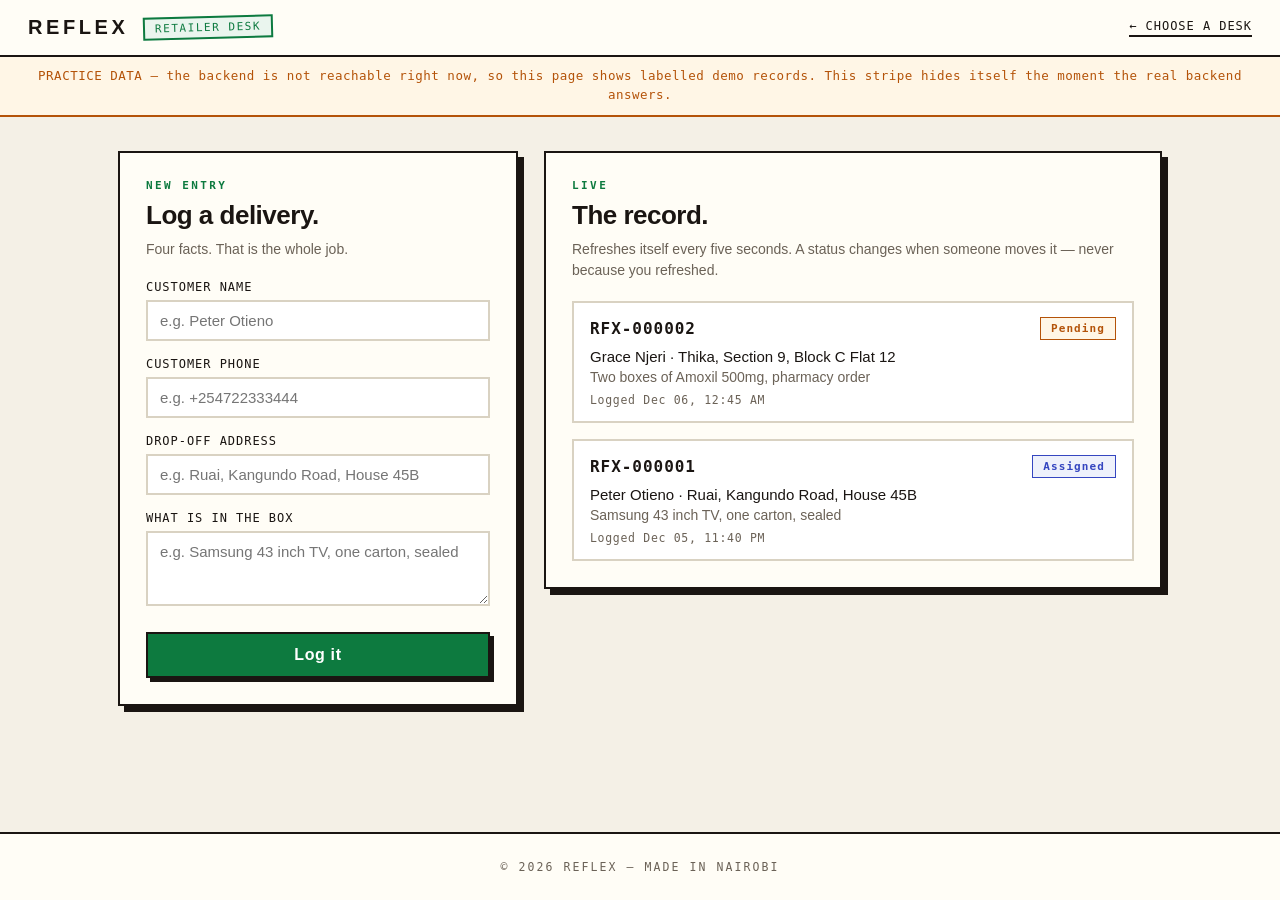
==== retailer-and-landing-page/retailer.html @ 0034ea76 "Add landing page and retailer screen" ====
<!DOCTYPE html>
<html lang="en">
<head>
<meta charset="UTF-8">
<meta name="viewport" content="width=device-width, initial-scale=1.0">
<title>Reflex — retailer desk</title>
<link rel="stylesheet" href="css/style.css">
</head>
<body>

  <header class="topbar">
    <a class="topbar-brand" href="index.html">
      <span class="wordmark">REFLEX</span>
      <span class="desk-stamp mono">RETAILER DESK</span>
    </a>
    <a class="home-link mono" href="index.html">&larr; CHOOSE A DESK</a>
  </header>

  <div class="demo-banner mono" id="demo-banner" hidden>
    PRACTICE DATA &mdash; the backend is not reachable right now, so this page shows labelled demo
    records. This stripe hides itself the moment the real backend answers.
  </div>

  <main class="retailer-grid">

    <section class="panel">
      <p class="kicker mono">NEW ENTRY</p>
      <h2>Log a delivery.</h2>
      <p class="hint">Four facts. That is the whole job.</p>
      <form id="request-form" novalidate>
        <label for="customer_name">Customer name</label>
        <input id="customer_name" name="customer_name" type="text" placeholder="e.g. Peter Otieno" required>

        <label for="customer_phone">Customer phone</label>
        <input id="customer_phone" name="customer_phone" type="tel" placeholder="e.g. +254722333444" required>

        <label for="address">Drop-off address</label>
        <input id="address" name="address" type="text" placeholder="e.g. Ruai, Kangundo Road, House 45B" required>

        <label for="item_description">What is in the box</label>
        <textarea id="item_description" name="item_description" rows="3" placeholder="e.g. Samsung 43 inch TV, one carton, sealed" required></textarea>

        <button type="submit" id="submit-btn">Log it</button>
        <p class="form-error" id="form-error" hidden></p>
      </form>
      <div class="success" id="success-box" hidden></div>
    </section>

    <section class="panel">
      <p class="kicker mono">LIVE</p>
      <h2>The record.</h2>
      <p class="hint">Refreshes itself every five seconds. A status changes when someone moves it
      &mdash; never because you refreshed.</p>
      <div id="request-list" class="request-list">Loading&hellip;</div>
    </section>

  </main>

  <footer class="mono">&copy; 2026 REFLEX &mdash; MADE IN NAIROBI</footer>

  <script src="js/api.js"></script>
  <script src="js/retailer.js"></script>
</body>
</html>
---- retailer-and-landing-page/css/style.css ----
/* Reflex — the Nairobi ledger look.
 *
 * Warm paper, ink borders, hard shadows, mono for anything factual.
 * No gradients, no glass, no stock-template softness. It should look like
 * someone stamped it by hand, because someone did.
 */

:root {
  --paper: #f4f0e6;
  --card: #fffdf6;
  --ink: #1a1512;
  --grey: #6b6257;
  --faint: #d9d2c2;
  --green: #0d7a3f;
  --green-dark: #0a5c30;
  --amber: #b45309;
  --red: #b42318;
  --mono: ui-monospace, "Cascadia Mono", SFMono-Regular, Menlo, Consolas, monospace;
}

* { box-sizing: border-box; }

html, body { margin: 0; }

body {
  background: var(--paper);
  color: var(--ink);
  font-family: "Segoe UI", -apple-system, BlinkMacSystemFont, Roboto, "Helvetica Neue", Arial, sans-serif;
  min-height: 100vh;
  display: flex;
  flex-direction: column;
}

.mono { font-family: var(--mono); }

.green { color: var(--green); }

/* ------------------------------------------------------ top bar */

.topbar {
  display: flex;
  align-items: center;
  gap: 14px;
  padding: 16px 28px;
  border-bottom: 2px solid var(--ink);
  background: var(--card);
}

.wordmark {
  font-weight: 800;
  font-size: 20px;
  letter-spacing: 0.18em;
}

.city {
  font-size: 11px;
  letter-spacing: 0.14em;
  border: 1.5px solid var(--ink);
  padding: 3px 8px;
  background: var(--paper);
}

.topbar-note {
  margin-left: auto;
  font-size: 12px;
  letter-spacing: 0.08em;
  color: var(--grey);
}

.topbar-brand {
  display: inline-flex;
  align-items: center;
  gap: 14px;
  text-decoration: none;
  color: var(--ink);
}

.desk-stamp {
  font-size: 11px;
  letter-spacing: 0.14em;
  border: 2px solid var(--green);
  color: var(--green);
  padding: 3px 10px;
  transform: rotate(-1.5deg);
  background: #eaf5ee;
}

.home-link {
  margin-left: auto;
  color: var(--ink);
  text-decoration: none;
  font-size: 12px;
  letter-spacing: 0.08em;
  border-bottom: 2px solid var(--ink);
  padding-bottom: 2px;
}

.home-link:hover { color: var(--green); border-color: var(--green); }

/* ------------------------------------------------------ landing hero */

.hero {
  display: grid;
  grid-template-columns: minmax(0, 1.15fr) minmax(0, 0.85fr);
  gap: 40px;
  align-items: center;
  max-width: 1100px;
  margin: 0 auto;
  padding: 64px 28px 40px;
  width: 100%;
}

.hero h1 {
  font-size: clamp(40px, 6vw, 68px);
  line-height: 1.04;
  letter-spacing: -1.5px;
  margin: 0;
  font-weight: 800;
}

.lede {
  font-size: 18px;
  line-height: 1.6;
  color: var(--grey);
  max-width: 52ch;
  margin: 26px 0 0;
}

.flow {
  margin-top: 30px;
  font-size: 13px;
  letter-spacing: 0.1em;
  color: var(--ink);
  border-top: 2px solid var(--ink);
  border-bottom: 2px solid var(--ink);
  display: inline-block;
  padding: 8px 4px;
}

/* the example receipt */

.ticket {
  background: var(--card);
  border: 2px solid var(--ink);
  box-shadow: 8px 8px 0 var(--ink);
  padding: 22px 22px 16px;
  transform: rotate(0.6deg);
}

.ticket-head {
  display: flex;
  justify-content: space-between;
  align-items: center;
  gap: 12px;
  font-size: 15px;
  font-weight: 700;
  padding-bottom: 12px;
  border-bottom: 2px dashed var(--faint);
}

.ticket-lines {
  list-style: none;
  margin: 0;
  padding: 0;
  font-size: 13.5px;
  line-height: 1.5;
}

.ticket-lines li {
  padding: 10px 0;
  border-bottom: 1px dashed var(--faint);
  color: var(--grey);
}

.ticket-lines li span {
  color: var(--ink);
  font-weight: 700;
  margin-right: 10px;
}

.ticket-foot {
  padding-top: 12px;
  font-size: 11.5px;
  letter-spacing: 0.1em;
  color: var(--grey);
  text-align: right;
}

/* ------------------------------------------------------ choose your desk */

.seats {
  max-width: 1100px;
  margin: 0 auto;
  padding: 16px 28px 8px;
  width: 100%;
}

.seats h2 {
  font-size: 13px;
  letter-spacing: 0.22em;
  font-weight: 700;
  margin: 0 0 20px;
}

.cards {
  display: grid;
  grid-template-columns: repeat(3, minmax(0, 1fr));
  gap: 22px;
}

.seat {
  display: block;
  background: var(--card);
  border: 2px solid var(--ink);
  box-shadow: 6px 6px 0 var(--ink);
  padding: 24px;
  text-decoration: none;
  color: var(--ink);
  transition: transform 0.12s ease, box-shadow 0.12s ease;
}

.seat:hover {
  transform: translate(-2px, -2px);
  box-shadow: 9px 9px 0 var(--green);
}

.seat-num {
  font-size: 13px;
  color: var(--grey);
  letter-spacing: 0.14em;
}

.seat h3 {
  margin: 10px 0 6px;
  font-size: 24px;
  letter-spacing: -0.5px;
}

.seat p {
  margin: 0 0 22px;
  color: var(--grey);
  font-size: 16px;
}

.seat-go {
  font-size: 12px;
  letter-spacing: 0.1em;
  color: var(--green);
  font-weight: 700;
}

.honest {
  max-width: 1100px;
  margin: 40px auto 0;
  padding: 0 28px;
  width: 100%;
}

.honest {
  font-size: 12.5px;
  line-height: 1.6;
  color: var(--grey);
  border-left: 4px solid var(--green);
  padding-left: 14px;
  margin-left: 28px;
  margin-right: 28px;
}

footer {
  margin-top: auto;
  text-align: center;
  font-size: 11.5px;
  letter-spacing: 0.18em;
  color: var(--grey);
  padding: 26px 0;
  border-top: 2px solid var(--ink);
  background: var(--card);
}

/* ------------------------------------------------------ retailer desk */

.demo-banner {
  background: #fff6e6;
  color: var(--amber);
  border-bottom: 2px solid var(--amber);
  text-align: center;
  font-size: 12.5px;
  letter-spacing: 0.04em;
  line-height: 1.5;
  padding: 10px 18px;
}

.retailer-grid {
  display: grid;
  grid-template-columns: 400px minmax(0, 1fr);
  gap: 26px;
  max-width: 1100px;
  margin: 0 auto;
  padding: 34px 28px 48px;
  width: 100%;
}

.panel {
  background: var(--card);
  border: 2px solid var(--ink);
  box-shadow: 6px 6px 0 var(--ink);
  padding: 26px;
  align-self: start;
}

.kicker {
  margin: 0 0 8px;
  font-size: 11px;
  letter-spacing: 0.22em;
  color: var(--green);
  font-weight: 700;
}

.panel h2 { margin: 0; font-size: 26px; letter-spacing: -0.5px; }

.hint { color: var(--grey); font-size: 14px; margin: 8px 0 20px; line-height: 1.5; }

label {
  display: block;
  font-family: var(--mono);
  font-size: 12px;
  letter-spacing: 0.08em;
  text-transform: uppercase;
  margin: 16px 0 6px;
}

input, textarea {
  width: 100%;
  border: 2px solid var(--faint);
  background: #fff;
  border-radius: 0;
  padding: 10px 12px;
  font: inherit;
  font-size: 15px;
  color: var(--ink);
}

input:focus, textarea:focus {
  outline: none;
  border-color: var(--green);
}

textarea { resize: vertical; }

button {
  width: 100%;
  margin-top: 22px;
  background: var(--green);
  color: #fff;
  border: 2px solid var(--ink);
  box-shadow: 4px 4px 0 var(--ink);
  padding: 12px;
  font: inherit;
  font-size: 16px;
  font-weight: 700;
  letter-spacing: 0.04em;
  cursor: pointer;
}

button:hover { background: var(--green-dark); }

button:active {
  transform: translate(2px, 2px);
  box-shadow: 1px 1px 0 var(--ink);
}

button:disabled { opacity: 0.6; cursor: default; }

.form-error { color: var(--red); font-size: 14px; margin: 12px 0 0; }

.success {
  margin-top: 18px;
  background: #eaf5ee;
  border: 2px solid var(--green);
  color: var(--green-dark);
  padding: 12px 14px;
  font-size: 15px;
  line-height: 1.5;
}

.request-list { display: flex; flex-direction: column; gap: 16px; }

.request-item {
  border: 2px solid var(--faint);
  background: #fff;
  padding: 14px 16px;
}

.request-top {
  display: flex;
  justify-content: space-between;
  align-items: center;
  gap: 12px;
}

.request-ref {
  font-family: var(--mono);
  font-weight: 700;
  letter-spacing: 0.06em;
}

.badge {
  font-family: var(--mono);
  font-size: 11px;
  font-weight: 700;
  letter-spacing: 0.1em;
  padding: 4px 10px;
  border: 1.5px solid currentColor;
  white-space: nowrap;
}

.st-pending   { background: #fff6e6; color: var(--amber); }
.st-assigned  { background: #eef1fb; color: #3546c0; }
.st-picked    { background: #e5f3fb; color: #026aa2; }
.st-delivered { background: #eaf5ee; color: var(--green-dark); }
.st-failed    { background: #fdecea; color: var(--red); }
.st-cancelled { background: #f0ede4; color: var(--grey); }

.request-who { color: var(--ink); font-size: 15px; margin-top: 8px; }

.request-item-desc { color: var(--grey); font-size: 14px; margin-top: 4px; }

.request-when {
  color: var(--grey);
  font-size: 11.5px;
  font-family: var(--mono);
  letter-spacing: 0.06em;
  margin-top: 8px;
}

.empty {
  color: var(--grey);
  font-size: 15px;
  border: 2px dashed var(--faint);
  padding: 22px;
  text-align: center;
}

/* ------------------------------------------------------ responsive */

@media (max-width: 900px) {
  .hero { grid-template-columns: 1fr; padding-top: 40px; }
  .cards { grid-template-columns: 1fr; }
  .retailer-grid { grid-template-columns: 1fr; }
  .topbar-note { display: none; }
  .honest { margin-left: 28px; margin-right: 28px; }
}
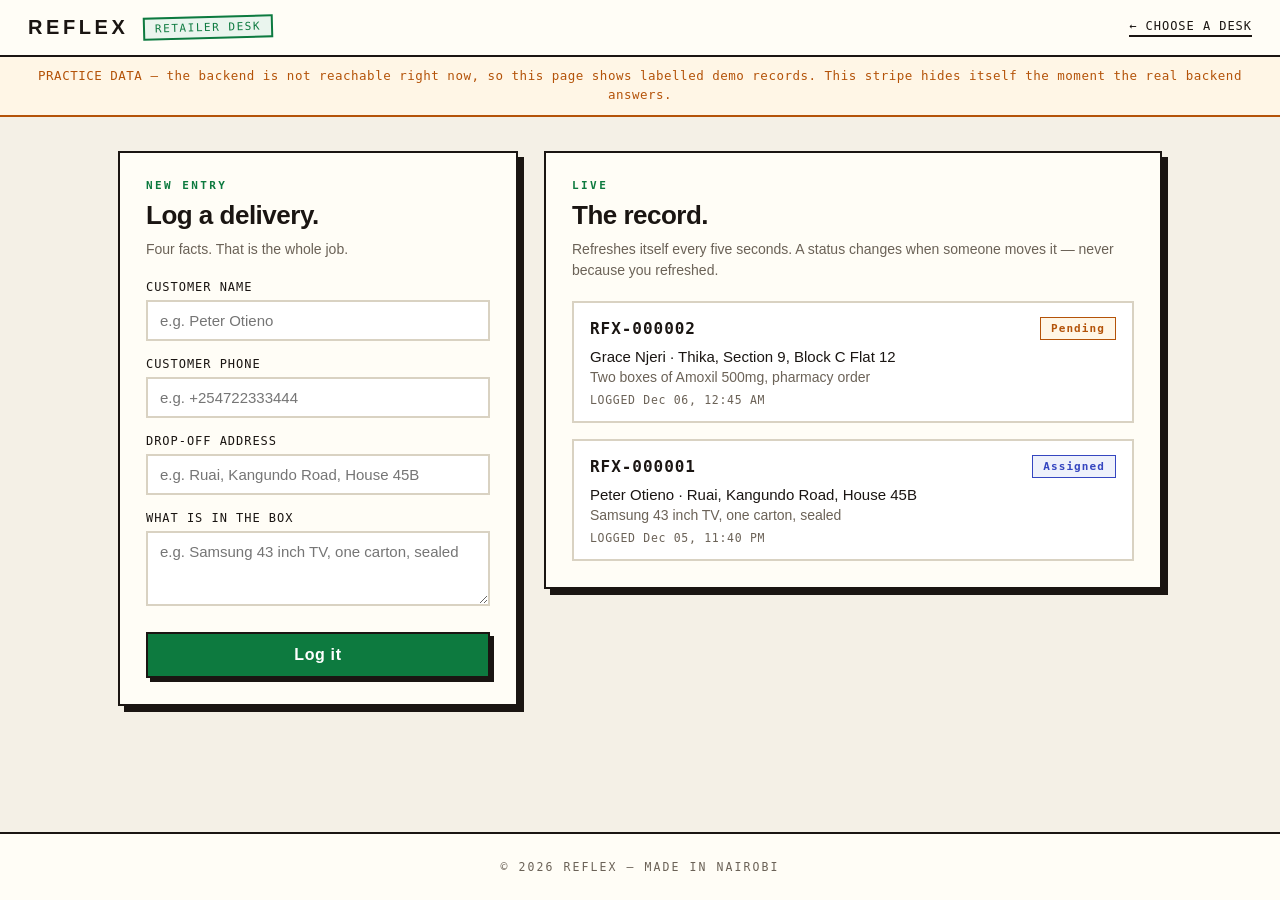
==== commit 906f2f8d: "Add landing page and retailer screen" ====
--- a/retailer-and-landing-page/retailer.html
+++ b/retailer-and-landing-page/retailer.html
@@ -58,7 +58,6 @@
 
   <footer class="mono">&copy; 2026 REFLEX &mdash; MADE IN NAIROBI</footer>
 
-  <script src="js/api.js"></script>
   <script src="js/retailer.js"></script>
 </body>
 </html>
